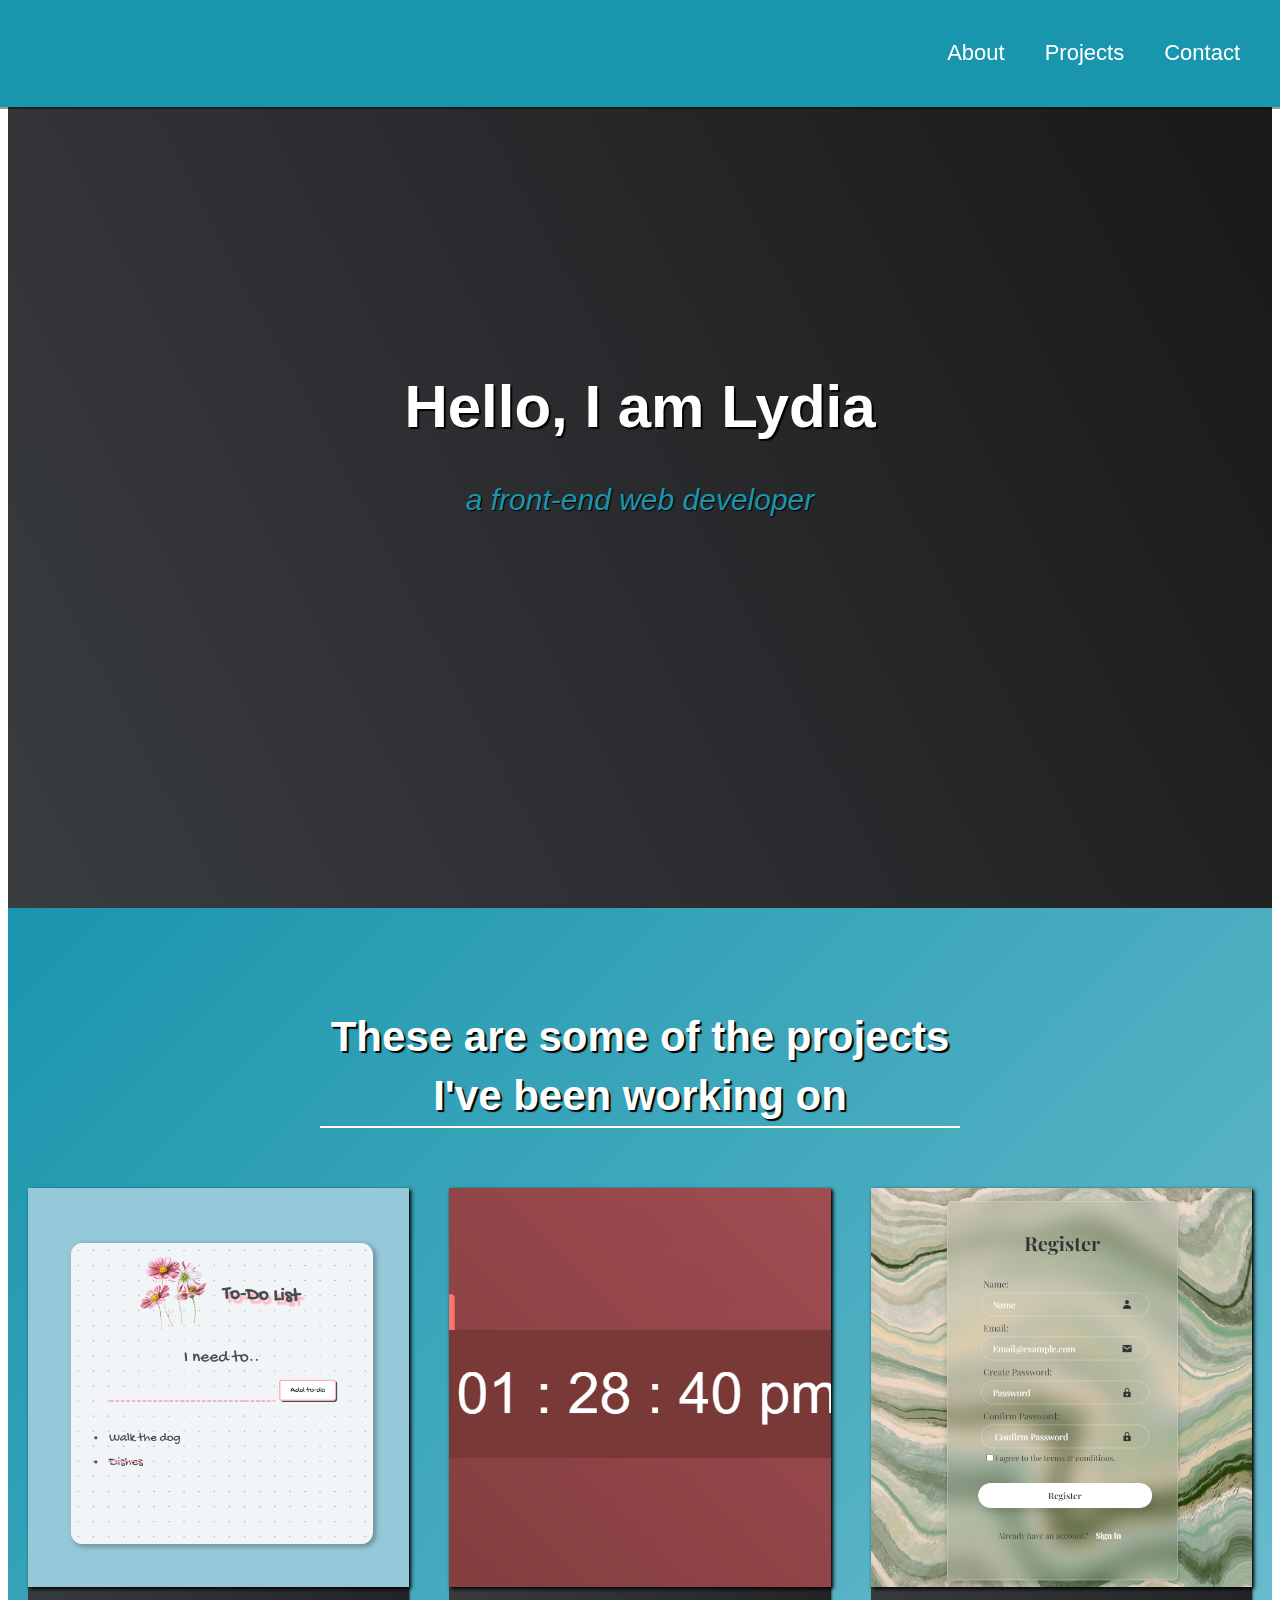
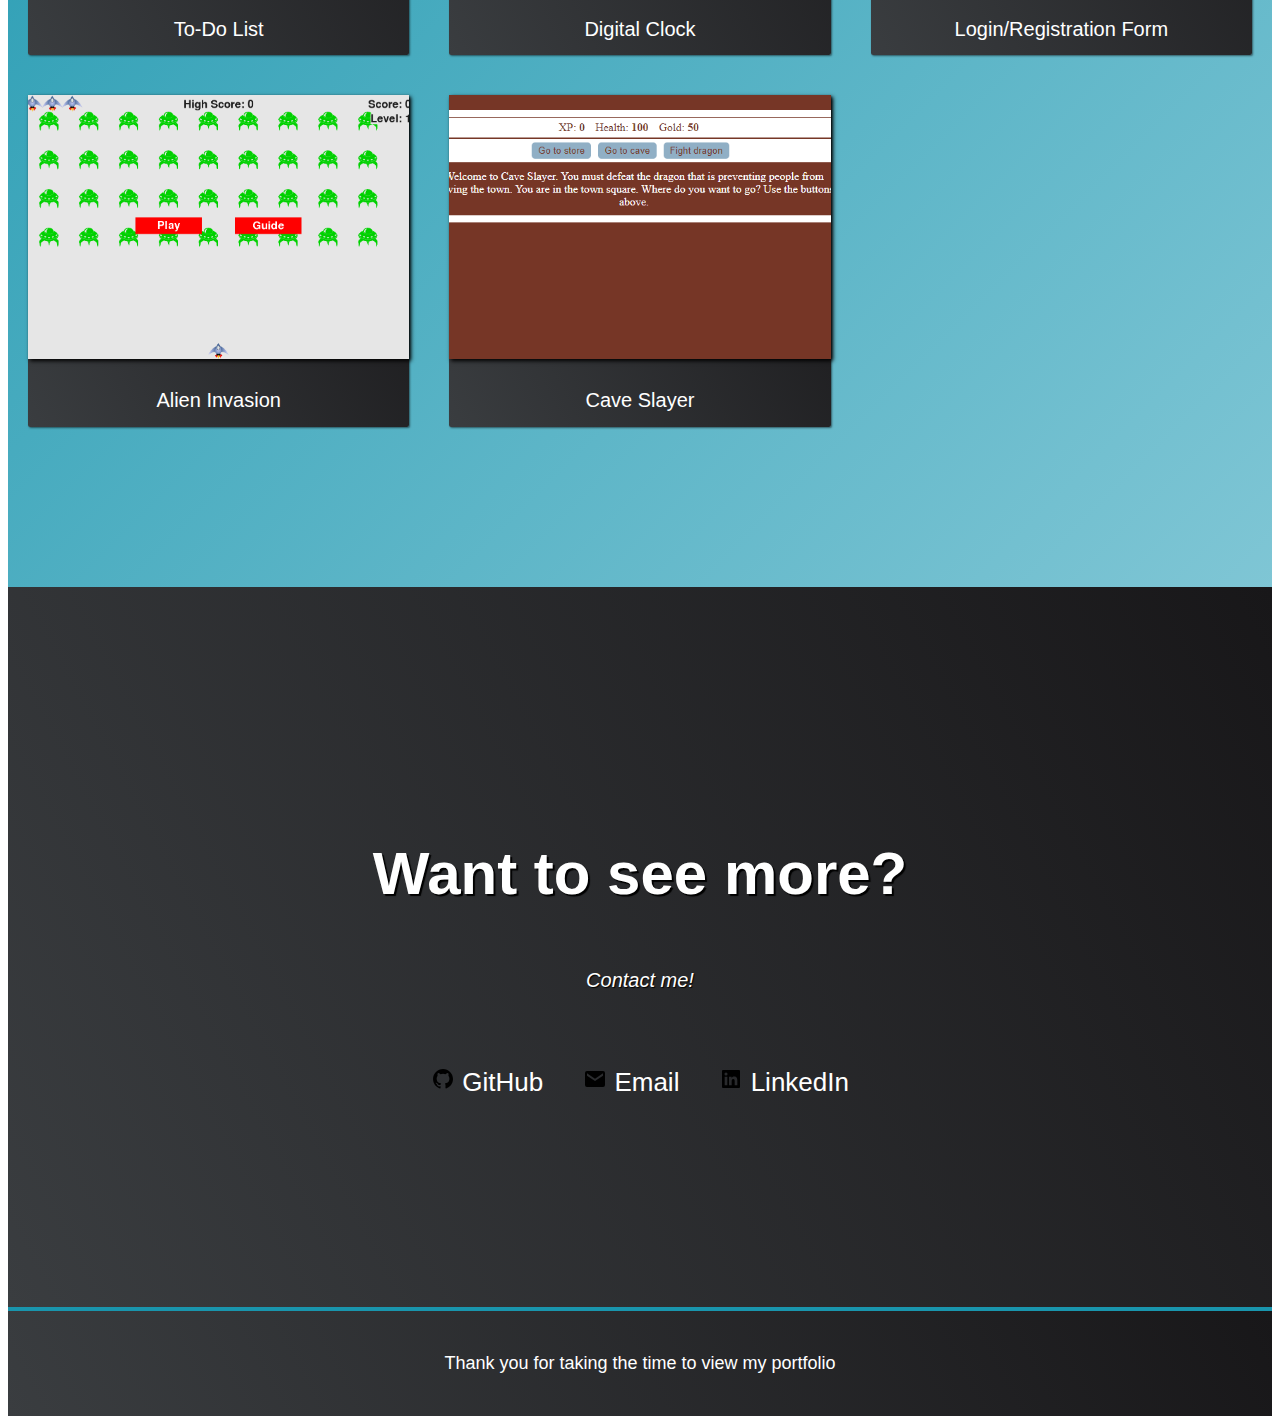
==== index.html @ fec232d8 "Update index.html" ====
<!DOCTYPE html>
<html lang="en">
  <head>
    <meta charset="UTF-8">
    <meta name="viewport" content="width=device-width, initial-scale=1.0">
    <title>Web Portfolio</title>
    <link rel="stylesheet" href="styles.css"> 
  </head>
  <body>
    <nav id="navbar" class="nav">
      <ul class="nav-list">
        <li>
          <a href="#welcome-section">About</a>
        </li>
        <li>
          <a href="#projects">Projects</a>
        </li>
        <li>
          <a href="#contact">Contact</a>
        </li>
      </ul>
    </nav>
    <section id="welcome-section" class="welcome-section">
      <h1>Hello, I am Lydia</h1>
      <p>a front-end web developer</p>
    </section>
    <section id="projects" class="projects-section">
      <h2 class="projects-section-header">These are some of the projects I've
      been working on</h2>
      <div class="projects-grid">
        <a href="https://github.com/llanier15/To-Do-List.git" target="_blank" class="project project-tile">
        <img class="project-image" src="to-do.2.png" alt="project">
        <p class="project-title">
          To-Do List
        </p>
        </a>
        <a href="https://github.com/llanier15/Digital_Clock.git" target="_blank" class="project project-tile">
        <img class="project-image"  src="digital-clock.png" alt="project">
        <p class="project-title">
          Digital Clock
        </p>
        </a>
        <a href="https://github.com/llanier15/Login-Form.git" target="_blank" class="project project-tile">
        <img class="project-image" src="login-img.png" alt="project">
        <p class="project-title">
          Login/Registration Form
        </p>
        </a>
        <a href="https://github.com/llanier15/Alien-Invasion.git" target="_blank" class="project project-tile">
        <img class="project-image" src="alien-invasion-img.png" alt="project">
        <p class="project-title">
          Alien Invasion
        </p>
        </a>
        <a href="https://github.com/llanier15/RPG-Cave-Slayer" target="_blank" class="project project-tile">
        <img class="project-image" src="rpg-img.png" alt="project">
        <p class="project-title">
          Cave Slayer
        </p>
        </a>
      </div>
    </section>
    <section id="contact" class="contact-section">
      <div class="contact-section-header">
        <h2>Want to see more?</h2>
        <p>Contact me!</p>
      </div>
      <div class="contact-links">
        <a id="profile-link" href="https://github.com/llanier15" target="_blank" class="btn contact-details">
          <img class="icon" src="[data-uri]"/>
          GitHub
        </a>
        <a href="mailto:lydialanier15@gmail.com" target="_blank" class="btn contact-details">
          <img class="icon" src="[data-uri]"/>
          Email
        </a>
        <a href="https://www.linkedin.com/in/lydia-lanier-a15978239/" target="_blank" class="btn contact-details">
          <img class="icon" src="[data-uri]"/>
          LinkedIn
        </a>
      </div>
    </section>
    <footer>
      <p>Thank you for taking the time to view my portfolio</p>
    </footer>
  </body>
</html>
---- styles.css ----
:root {
  --main-teal: #1995ad;
  --main-blue: #a1d6e2;
  --main-gray: #f1f1f2;
}
*, *::before, *::after {
  box-sizing: inherit;
}
* {
  margin: 0;
  padding: 0;
}
head {
  display: none;
}
link {
  display: none;
}
@media (max-width: 61.25em) {
  html {
    font-size: 58%;
  }
}
@media (max-width: 75em) {
  html {
    font-size: 60%;
  }
}
@media only screen and (min-width: 500px) {
  body {
    min-height: 100vh;
  }
}
html {
  box-sizing: border-box;
  font-size: 62.5%;
  scroll-behavior: smooth;
}
body {
  font-family: Georgia, sans-serif;
  font-size: 1.8rem;
  font-weight: 400;
  line-height: 1.4;
  color: white;
  display: block;
  margin: 8px;
}
.nav {
  display: flex;
  justify-content: flex-end;
  position: fixed;
  top: 0;
  left: 0;
  width: 100%;
  background: var(--main-teal);
  box-shadow: 0 2px 0 rgba(0, 0, 0, 0.4);
  z-index: 10;
  unicode-bidi: isolate;
}
.nav-list {
  display: flex;
  margin-right: 2rem;
}
ul {
  list-style: none;
  margin-block-start: 1em;
  margin-block-end: 1em;
  margin-inline-start: 0px;
  margin-inline-end: 0px;
  padding-inline-start: 40px;
  unicode-bidi: isolate;
}
li {
  display: list-item;
  text-align: -webkit-match-parent;
  unicode-bidi: isolate;
  color: inherit;
  text-decoration: underline rgba(255, 255, 255, 0);
  text-underline-offset: 6px;
  
  transition: all 0.3s cubic-bezier(0.175, 0.885, 0.32, 1.275);
}
li:active {
  transform: translateY(4px)
}
li:hover {
  text-shadow: 2px 2px 1px black;
  text-decoration-color: rgba(255, 255, 255, 1);
}
.nav-list a {
  display: block;
  font-size: 2.2rem;
  padding: 2rem;
}
a {
  text-decoration: none;
  color: white;
}
a::-webkit-any-link {
  cursor: pointer;
}
.welcome-section {
  display: flex;
  flex-direction: column;
  justify-content: center;
  align-items: center;
  width: 100%;
  height: 100vh;
  background-image: linear-gradient(62deg, #3a3d40 0%, #181719 100%);
}
h1 {
  display: block;
  font-size: 6rem;
  font-weight: bold;
  unicode-bidi: isolate;
  text-shadow: 2px 2px 1px black;
}
h1, h2 {
  font-family: Trebuchet MS, sans-serif;
  font-weight: 700;
  text-align: center;
}
.welcome-section > p {
  font-size: 3rem;
  font-weight: 200;
  font-style: italic;
  color: var(--main-teal);
  text-shadow: 1px 1px 1px black;
}
p {
  display: block;
  margin-block-start: 1em;
  margin-block-end: 1em;
  margin-inline-start: 0px;
  margin-inline-end: 0px;
  unicode-bidi: isolate;
}
.projects-section {
  text-align: center;
  padding: 10rem 2rem;
  
  background: linear-gradient(-45deg, #f2e70c /*orange*/, #b99aed /*pink*/, var(--main-blue), var(--main-teal));
  background-size: 400% 400%;
  animation: gradient 15s ease infinite;
}
@keyframes gradient {
    0% {
        background-position: 0% 50%;
    }
    50% {
        background-position: 100% 50%;
    }
    100% {
        background-position: 0% 50%;
    }
}
.projects-section-header {
  max-width: 640px;
  margin: 0 auto 6rem auto;
  border-bottom: 0.2rem solid ; 
  color: white;
  text-shadow: 2px 2px 1px black;
}
h2 {
  display: block;
  font-size: 4.2rem;
  margin-block-start: 0.83em;
  margin-block-end: 0.83em;
  margin-inline-start: 0px;
  margin-inline-end: 0px;
  unicode-bidi: isolate;
  font-weight: bold;
}
.projects-grid {
  display: grid;
  grid-template-columns: repeat(auto-fit, minmax(320px, 1fr));
  grid-gap: 4rem;
  width: 100%;
  max-width: 1280px;
  margin: 0 auto;
  margin-bottom: 6rem;
}
.project {
  background: linear-gradient(62deg, #3a3d40 0%, #181719 100%);
  box-shadow: 1px 1px 2px rgba(0, 0, 0, 0.5);
  border-radius: 2px;
  color: inherit;
  text-decoration: underline 2px rgba(255, 255, 255, 0);
  transition: text-decoration-color 300ms;
}
.project:hover {
  text-decoration: underline;
  text-decoration-color: rgba(255, 255, 255, 1);
}
.project-image {
  height: calc(100% - 6.8rem);
  width: 100%;
  object-fit: cover;
  box-shadow: 2px 2px 4px black;
}
.project-title {
  font-size: 2rem;
}
.contact-section {
  display: flex;
  flex-direction: column;
  justify-content: center;
  align-items: center;
  text-align: center;
  width: 100%;
  height: 80vh;
  padding: 0 2rem;
  background: linear-gradient(62deg, #3a3d40 0%, #181719 100%);
}
.contact-section-header > h2 {
  font-size: 6rem;
  text-shadow: 2px 2px 1px black;
}
.contact-section-header > p {
  font-style: italic;
  font-size: 2rem;
  text-shadow: 1px 1px 1px black;
}
.contact-links{
  display: flex;
  justify-content: center;
  width: 100%;
  max-width: 980px;
  margin-top: 4rem;
  flex-wrap: wrap;
}
.contact-details {
  font-size: 2.6rem;
  transition: all 0.3s cubic-bezier(0.175, 0.885, 0.32, 1.275);
}
.contact-details:active {
  transform: translateY(4px);
}
.contact-details:hover{
  font-size: 2.3rem;
  text-shadow: 2px 2px 1px black;
}
.btn {
  display: inline-block;
  padding: 1rem 2rem;
  border-radius: 2px;
}
footer {
  font-weight: 300;
  display: flex;
  justify-content: space-evenly;
  padding: 2rem;
  background: linear-gradient(62deg, #3a3d40 0%, #181719 100%);
  border-top: 4px solid var(--main-teal);
  unicode-bidi: isolate;
}
footer > p {
  margin: 2rem;
  color: white;
  text-align: center;
}
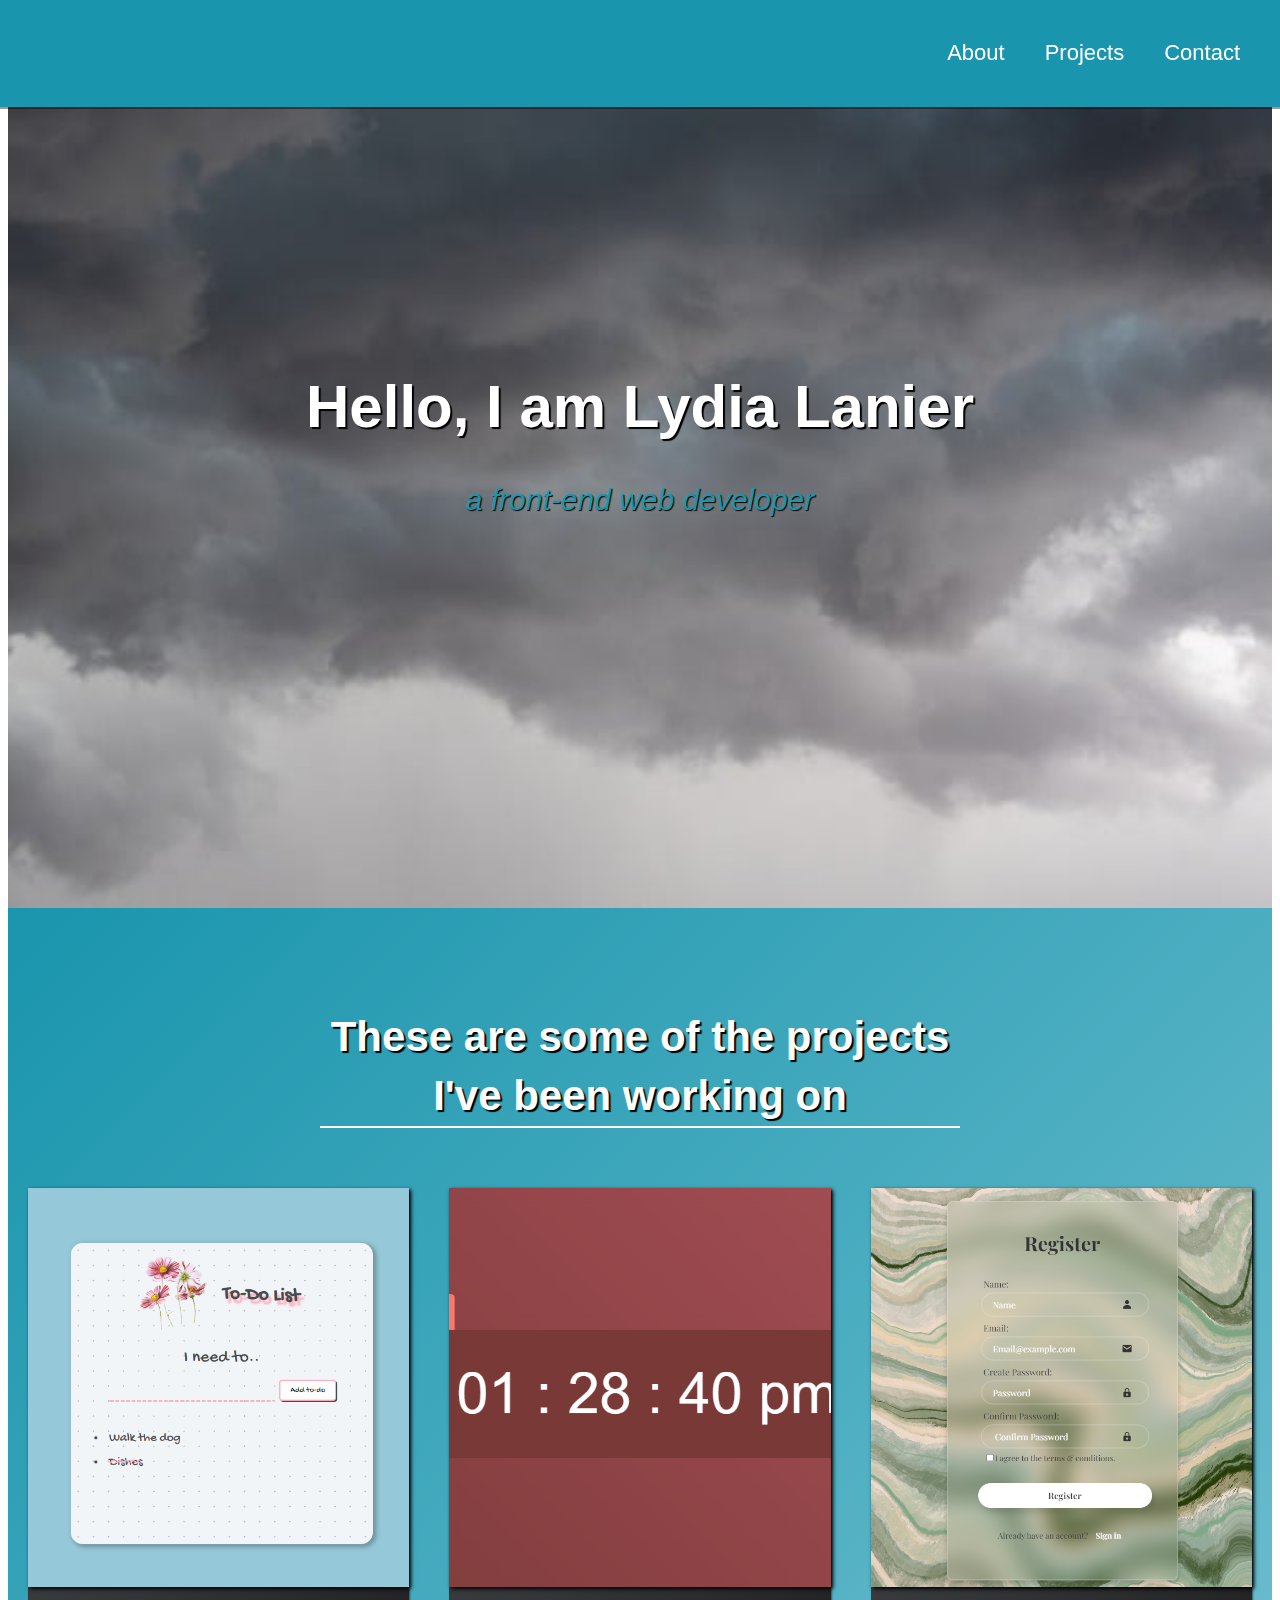
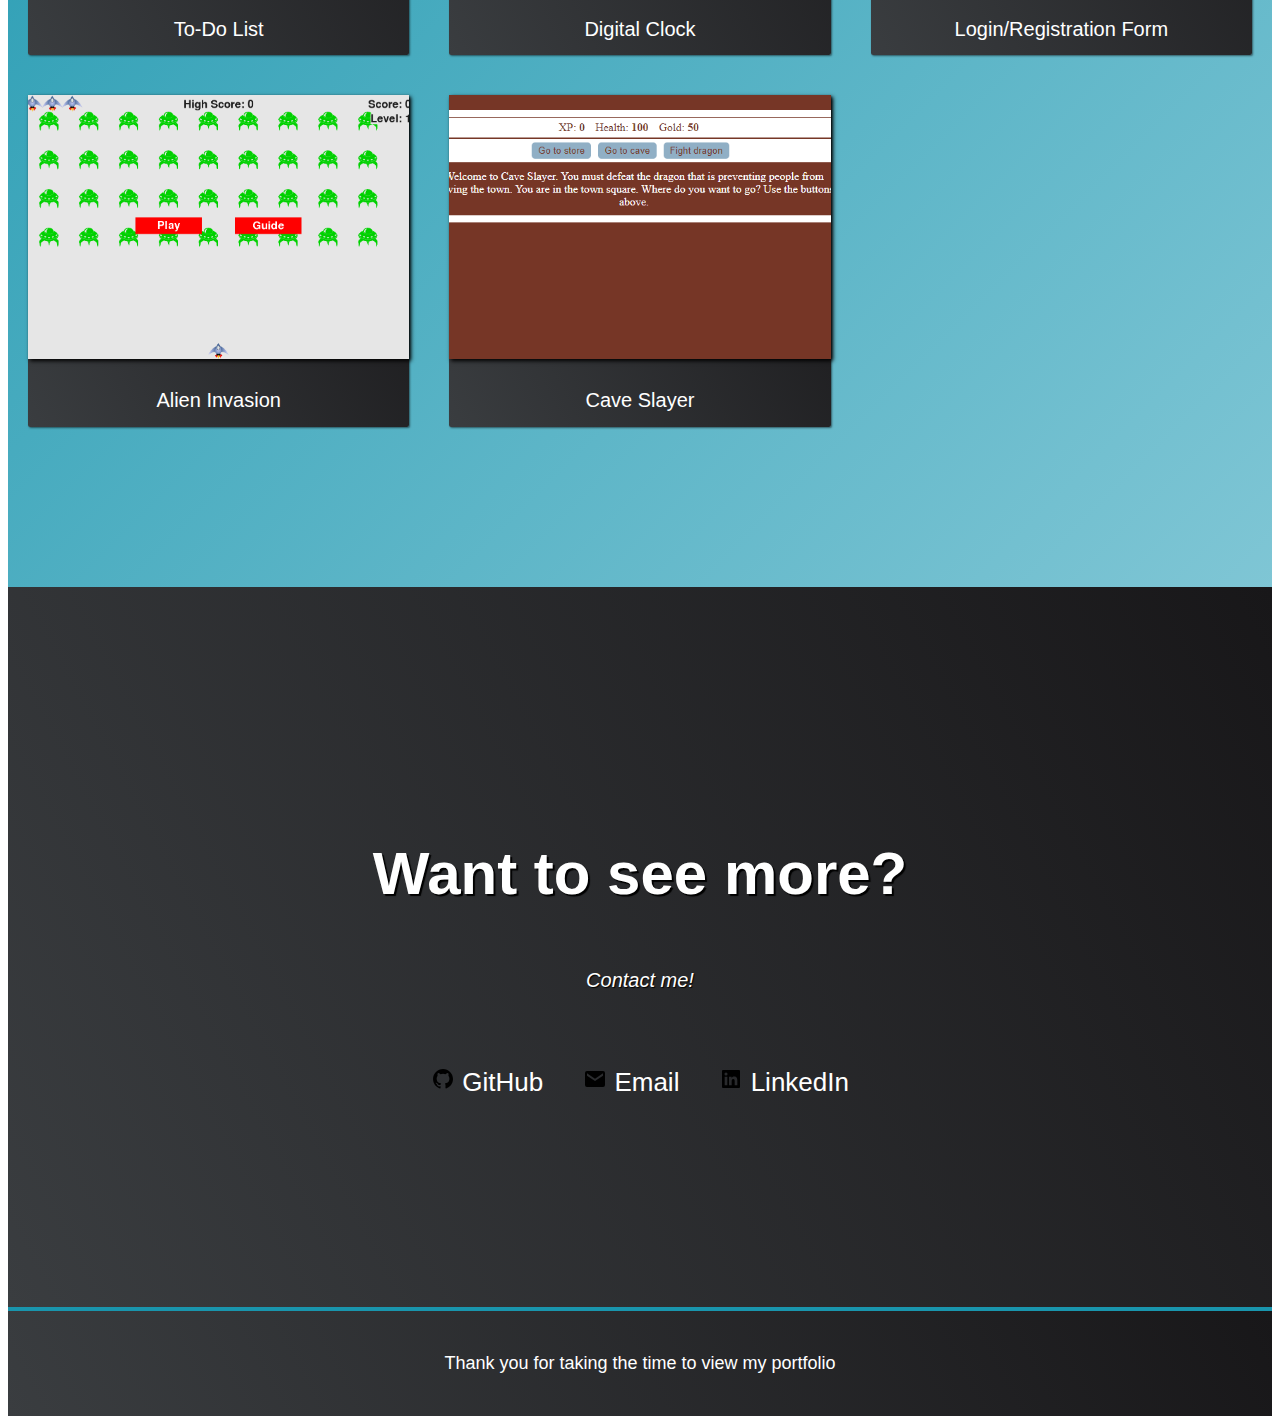
==== commit 18c943c6: "Update index.html" ====
--- a/index.html
+++ b/index.html
@@ -21,7 +21,7 @@
       </ul>
     </nav>
     <section id="welcome-section" class="welcome-section">
-      <h1>Hello, I am Lydia</h1>
+      <h1>Hello, I am Lydia Lanier</h1>
       <p>a front-end web developer</p>
     </section>
     <section id="projects" class="projects-section">
--- a/styles.css
+++ b/styles.css
@@ -106,7 +106,14 @@
   align-items: center;
   width: 100%;
   height: 100vh;
-  background-image: linear-gradient(62deg, #3a3d40 0%, #181719 100%);
+  background-image: url('clouds.jpg');
+  background-position: top left;
+  background-repeat: no-repeat;
+  background-size: cover;
+  animation: mymove 5s infinite;
+}
+@keyframes mymove {
+  50% {background-position: center;}
 }
 h1 {
   display: block;
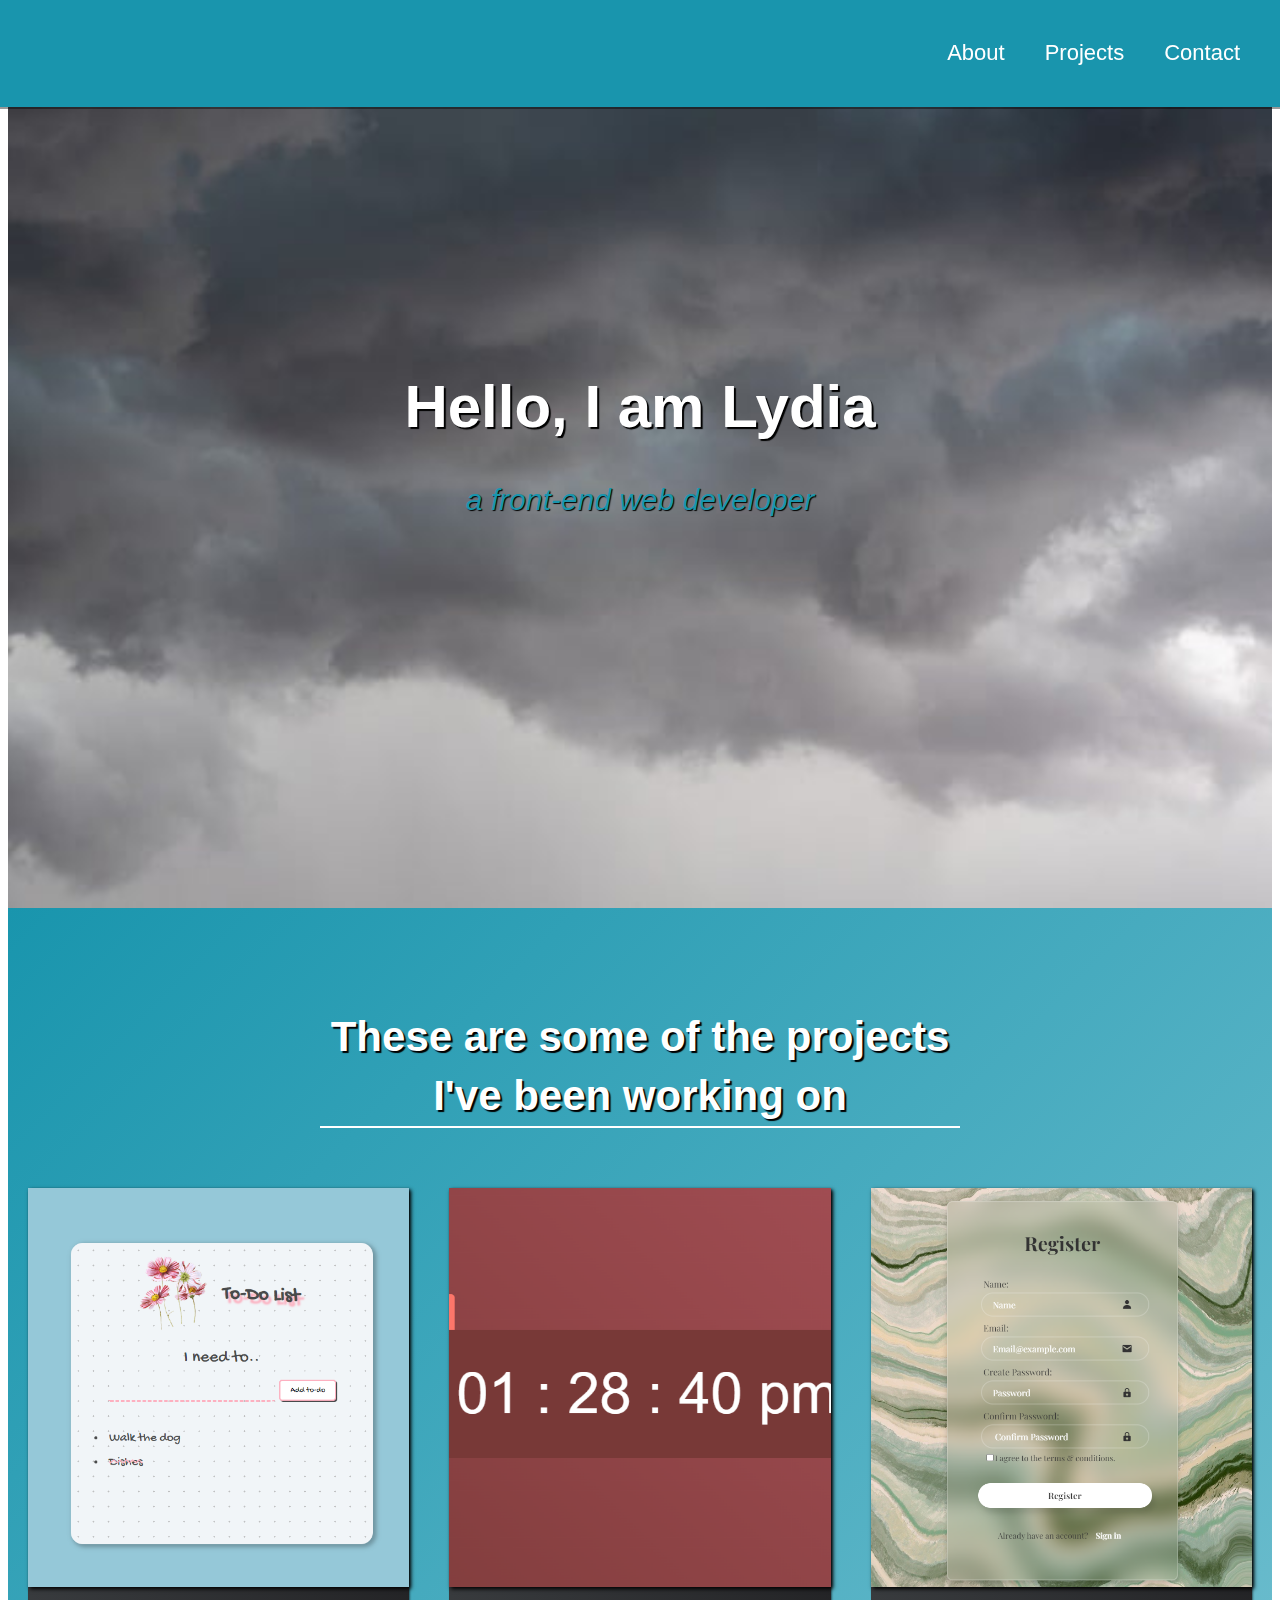
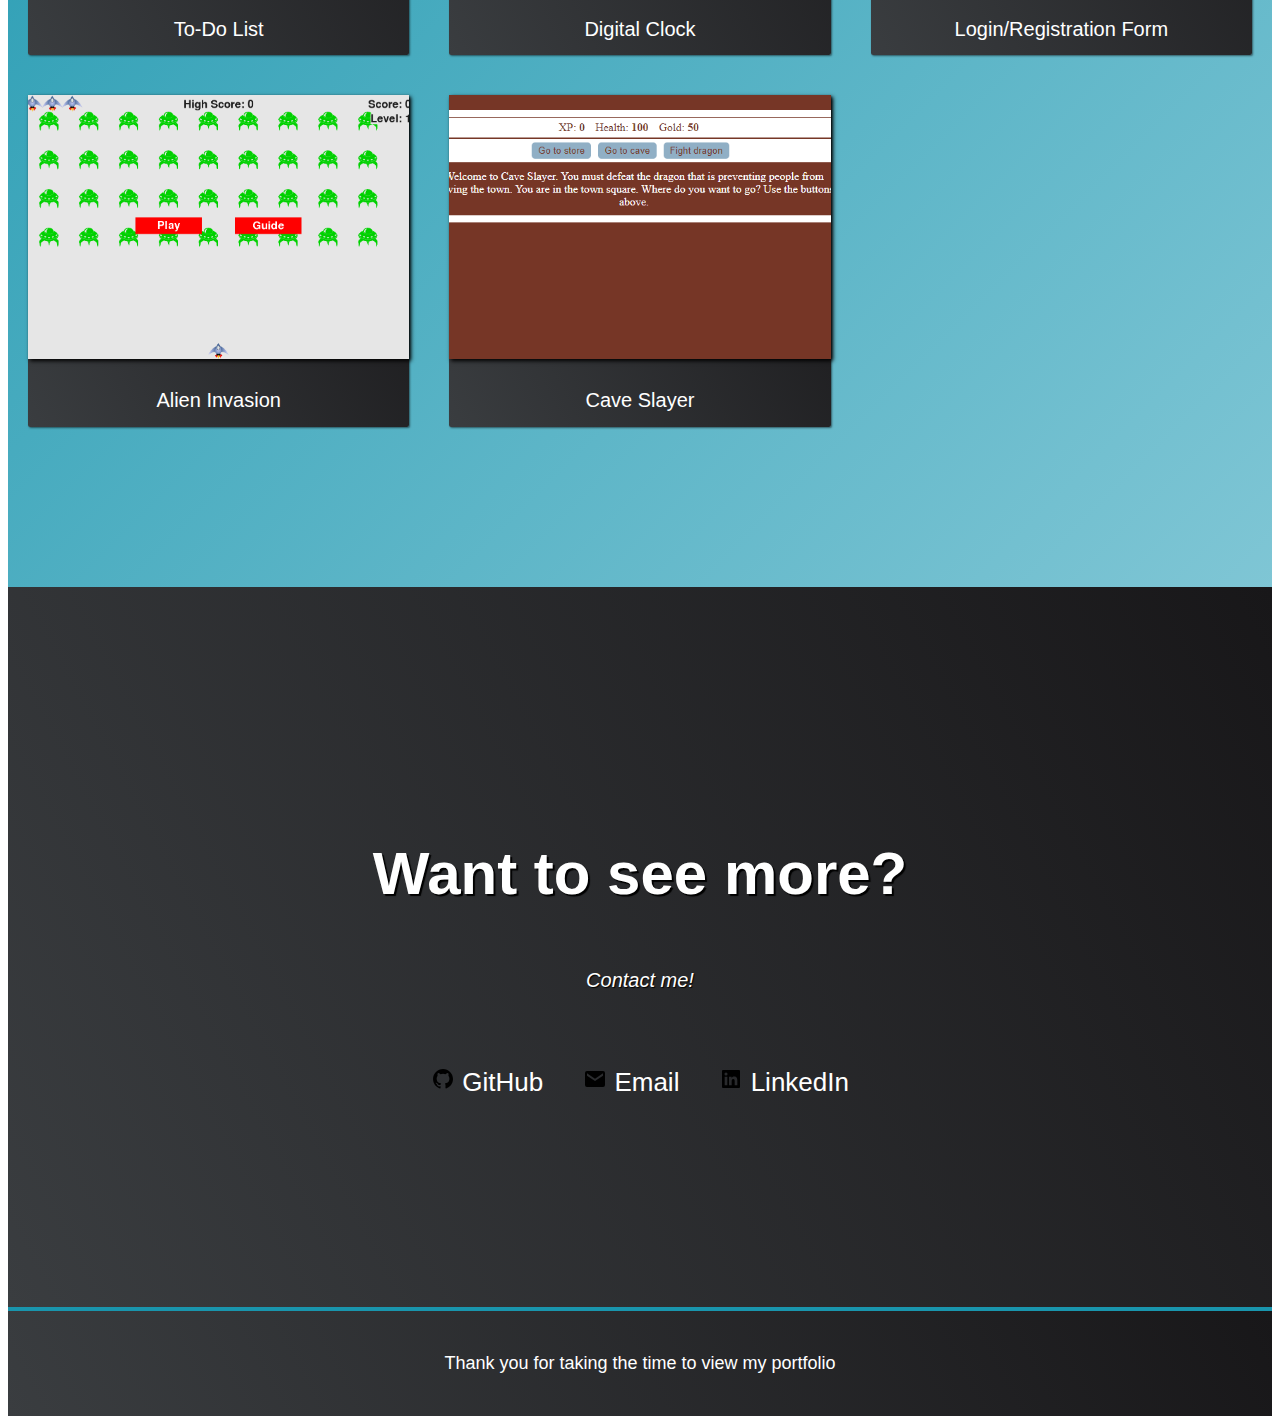
==== commit 189cd94f: "Update index.html" ====
--- a/index.html
+++ b/index.html
@@ -21,7 +21,7 @@
       </ul>
     </nav>
     <section id="welcome-section" class="welcome-section">
-      <h1>Hello, I am Lydia Lanier</h1>
+      <h1>Hello, I am Lydia</h1>
       <p>a front-end web developer</p>
     </section>
     <section id="projects" class="projects-section">
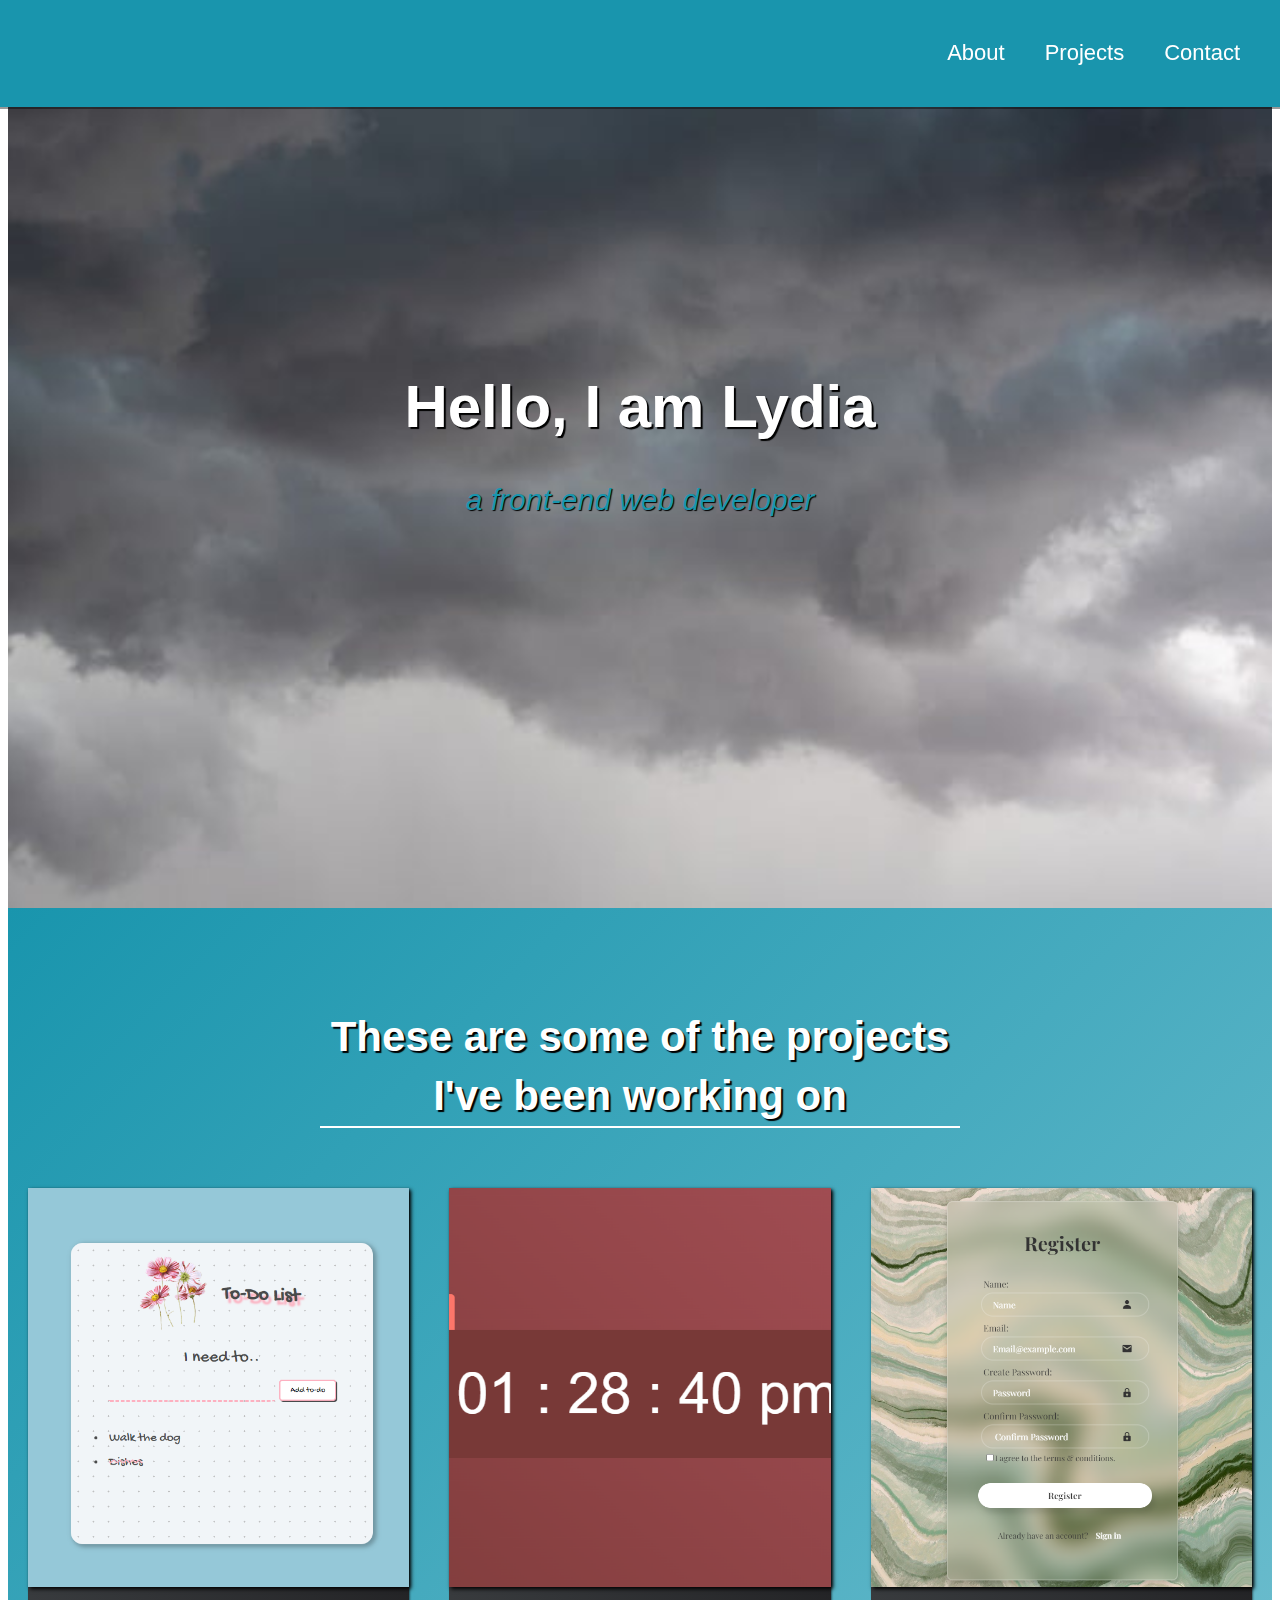
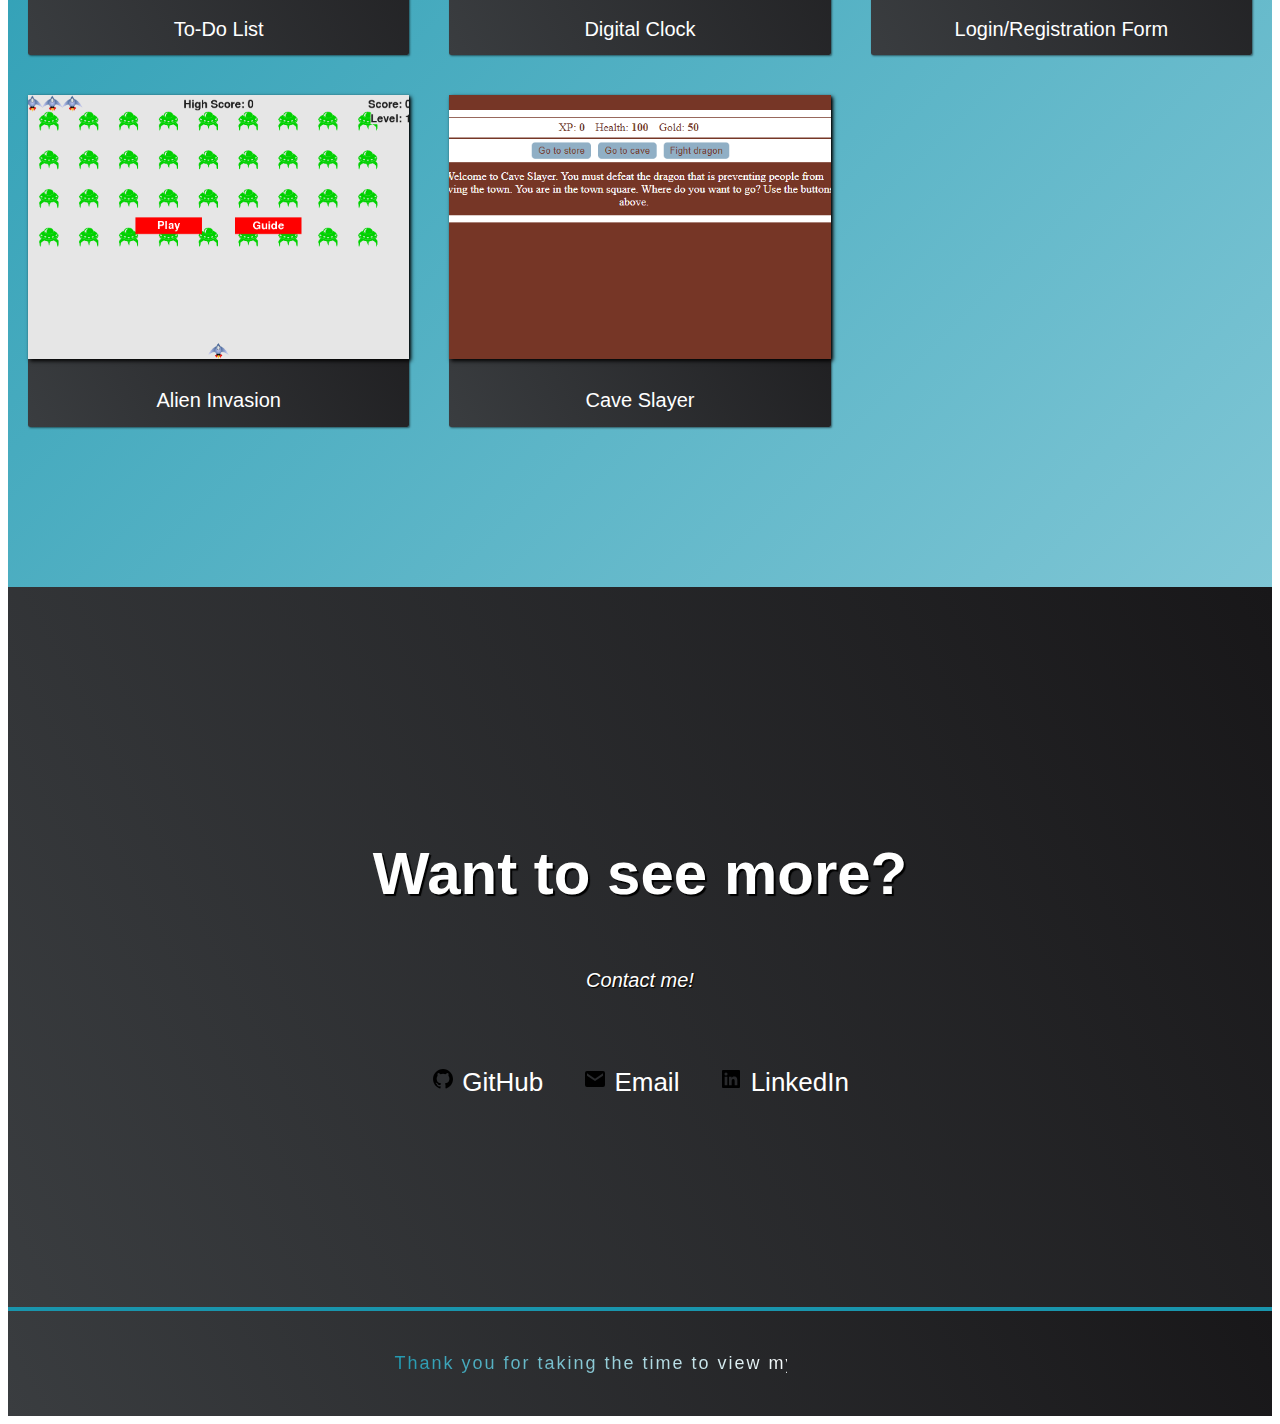
==== commit cc08f276: "Update index.html" ====
--- a/index.html
+++ b/index.html
@@ -62,7 +62,7 @@
     </section>
     <section id="contact" class="contact-section">
       <div class="contact-section-header">
-        <h2>Want to see more?</h2>
+        <h2>Want to see <span class="special">more?</span></h2>
         <p>Contact me!</p>
       </div>
       <div class="contact-links">
@@ -70,7 +70,7 @@
           <img class="icon" src="[data-uri]"/>
           GitHub
         </a>
-        <a href="mailto:lydialanier15@gmail.com" target="_blank" class="btn contact-details">
+        <a href="mailto:lydialanier15@gmail.com" class="btn contact-details">
           <img class="icon" src="[data-uri]"/>
           Email
         </a>
--- a/styles.css
+++ b/styles.css
@@ -77,7 +77,6 @@
   color: inherit;
   text-decoration: underline rgba(255, 255, 255, 0);
   text-underline-offset: 6px;
-  
   transition: all 0.3s cubic-bezier(0.175, 0.885, 0.32, 1.275);
 }
 li:active {
@@ -145,8 +144,7 @@
 .projects-section {
   text-align: center;
   padding: 10rem 2rem;
-  
-  background: linear-gradient(-45deg, #f2e70c /*orange*/, #b99aed /*pink*/, var(--main-blue), var(--main-teal));
+  background: linear-gradient(-45deg, #f2e70c /*yellow*/, #b99aed /*light purple*/, var(--main-blue), var(--main-teal));
   background-size: 400% 400%;
   animation: gradient 15s ease infinite;
 }
@@ -223,6 +221,9 @@
   font-size: 6rem;
   text-shadow: 2px 2px 1px black;
 }
+.special:hover {
+  color: var(--main-teal);
+}
 .contact-section-header > p {
   font-style: italic;
   font-size: 2rem;
@@ -265,4 +266,20 @@
   margin: 2rem;
   color: white;
   text-align: center;
-}
+  letter-spacing: 2px;
+  background: linear-gradient(50deg, var(--main-teal), #fff);
+  background-repeat: no-repeat;
+  background-size: 80%;
+  animation: animate 3s linear infinite;
+  -webkit-background-clip: text;
+  -webkit-text-fill-color: rgba(255, 255, 255, 0);
+}
+@keyframes animate {
+  0% {
+    background-position: -500%;
+  }
+  100% {
+    background-position: 500%;
+  }
+}
+
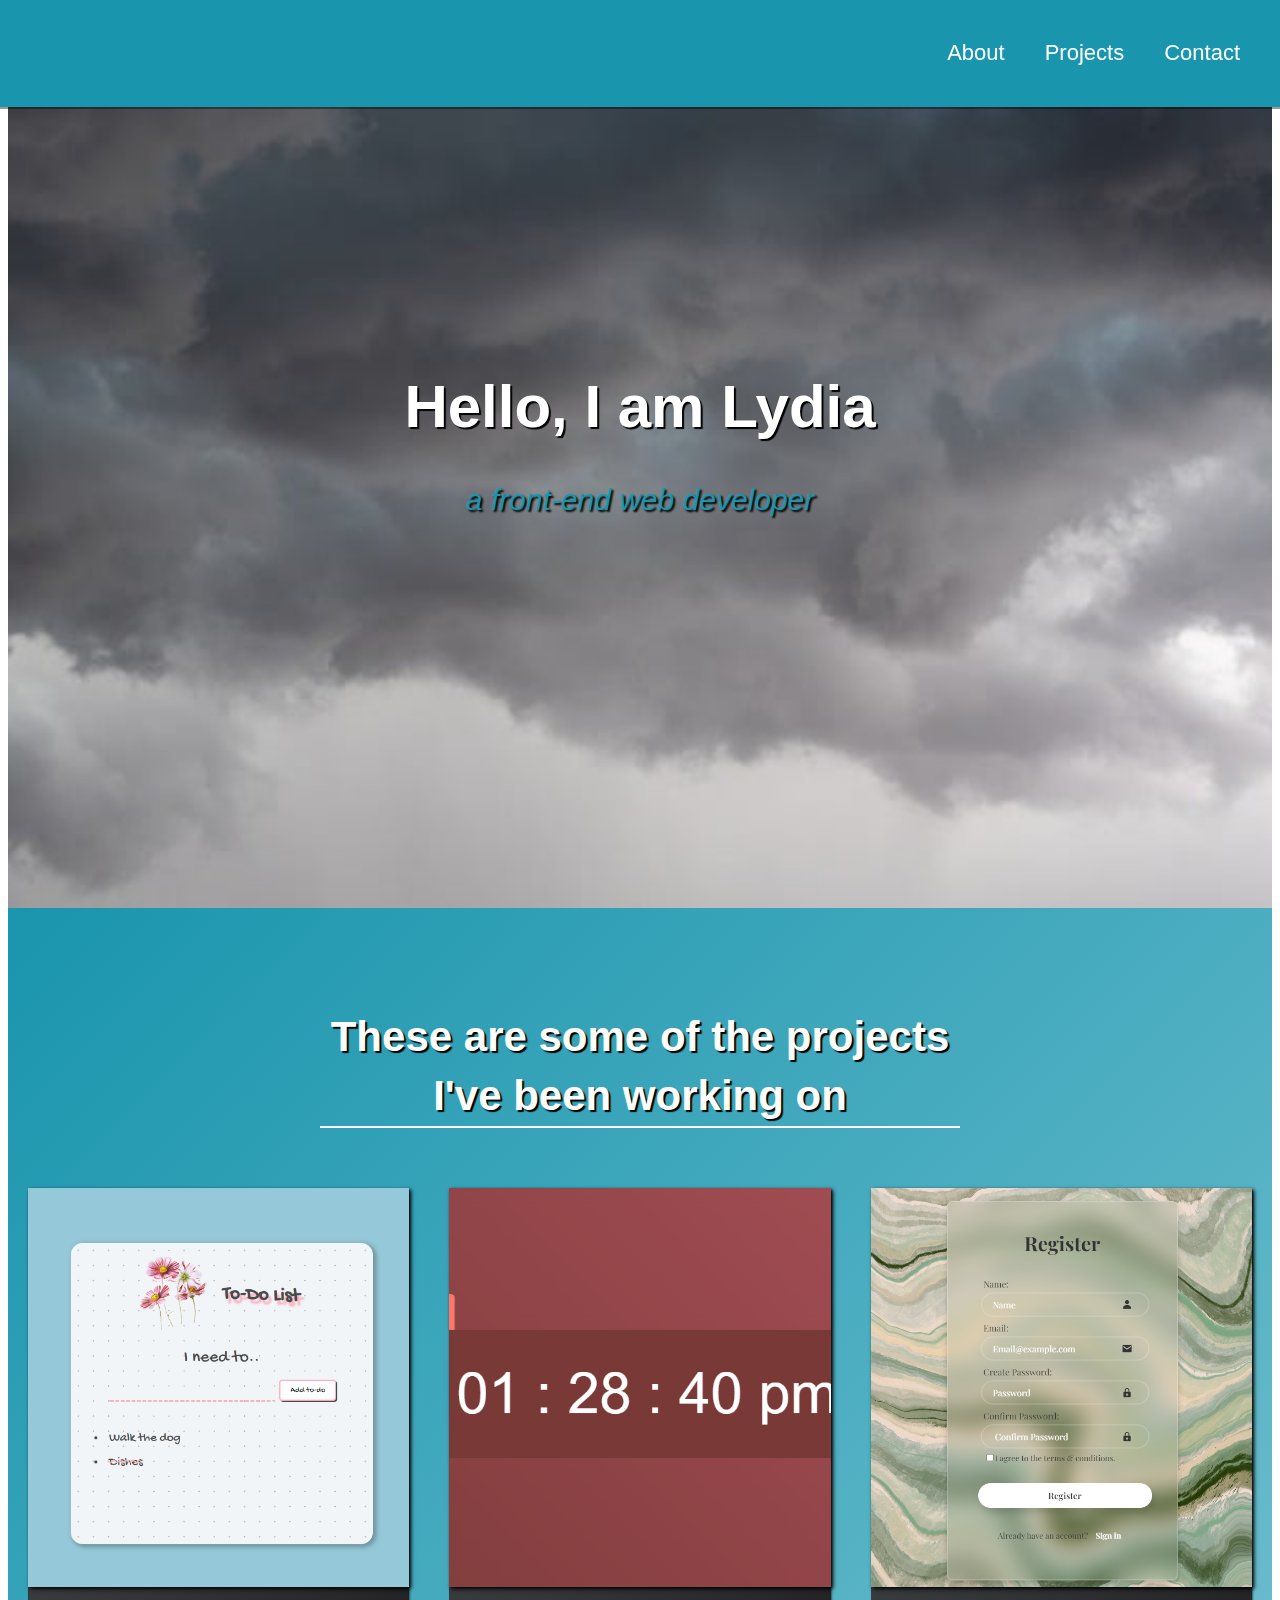
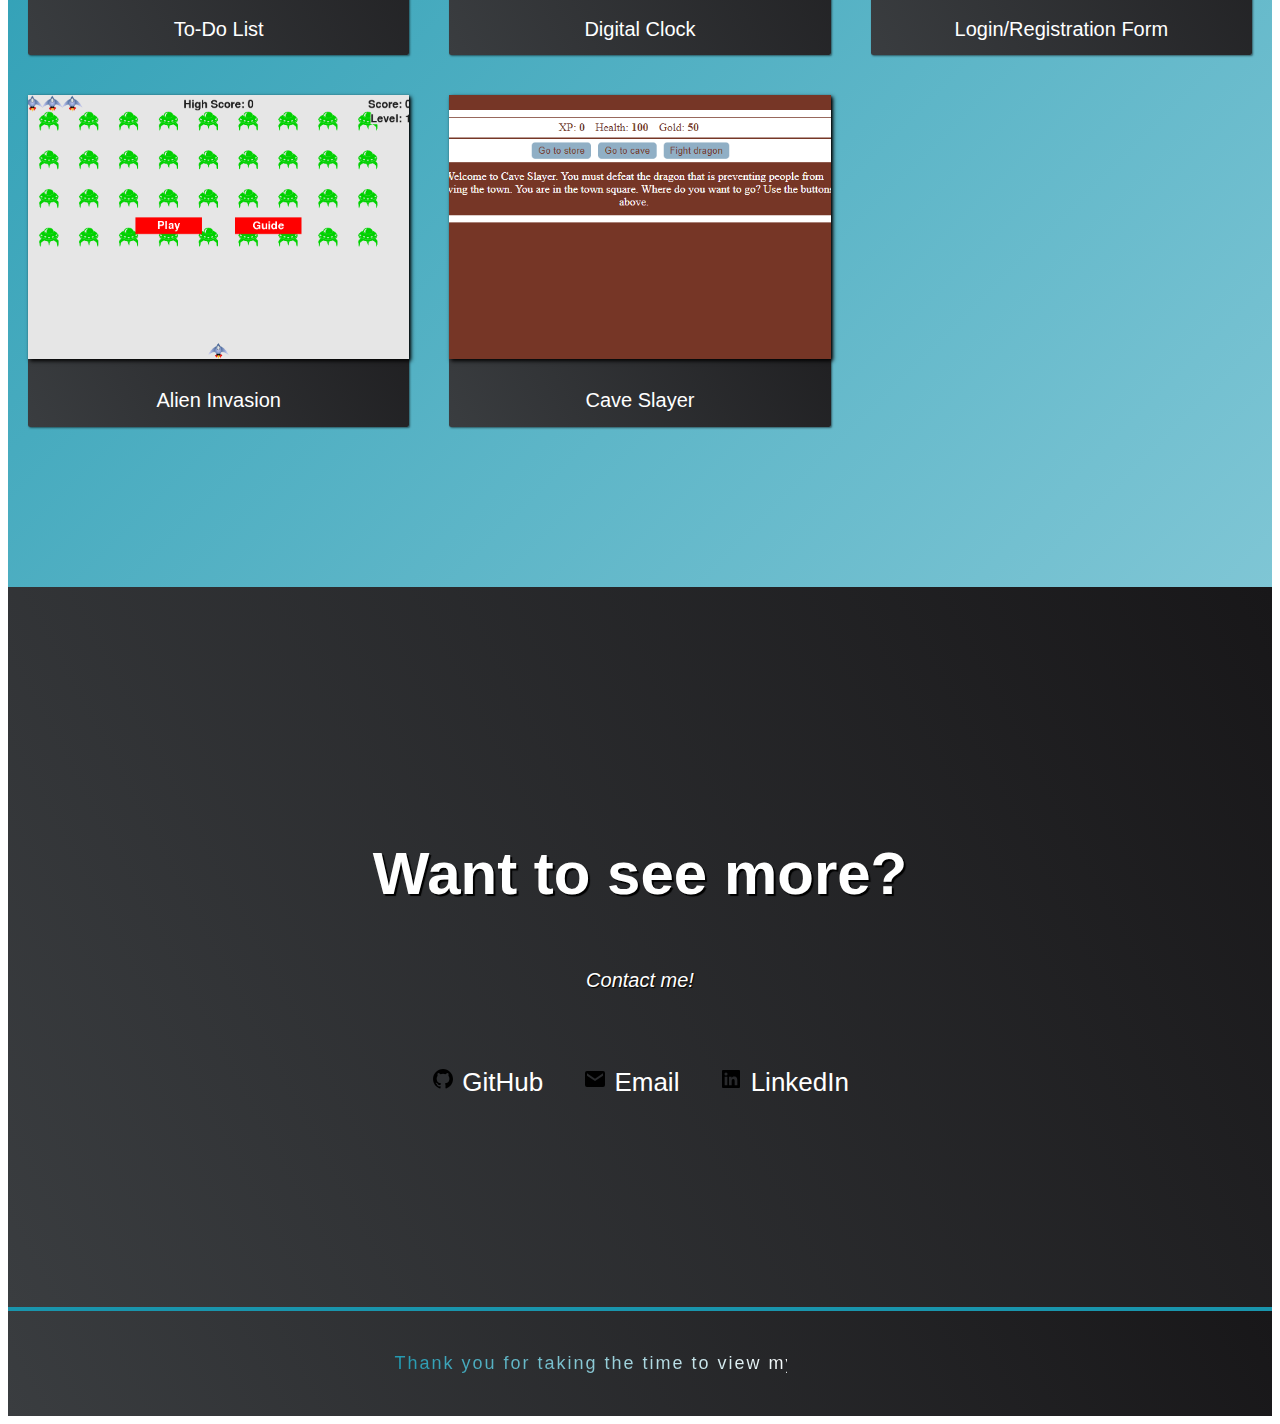
==== commit 9193991e: "Update index.html" ====
--- a/index.html
+++ b/index.html
@@ -62,7 +62,7 @@
     </section>
     <section id="contact" class="contact-section">
       <div class="contact-section-header">
-        <h2>Want to see <span class="special">more?</span></h2>
+        <h2>Want to see <a href="Resume.pdf" target="_blank"><span class="special">more?</span></a></h2>
         <p>Contact me!</p>
       </div>
       <div class="contact-links">
--- a/styles.css
+++ b/styles.css
@@ -131,7 +131,7 @@
   font-weight: 200;
   font-style: italic;
   color: var(--main-teal);
-  text-shadow: 1px 1px 1px black;
+  text-shadow: 2px 2px 2px black;
 }
 p {
   display: block;
@@ -223,6 +223,7 @@
 }
 .special:hover {
   color: var(--main-teal);
+  text-shadow: 2px 2px 1px white;
 }
 .contact-section-header > p {
   font-style: italic;
@@ -270,7 +271,7 @@
   background: linear-gradient(50deg, var(--main-teal), #fff);
   background-repeat: no-repeat;
   background-size: 80%;
-  animation: animate 3s linear infinite;
+  animation: animate 4s linear infinite;
   -webkit-background-clip: text;
   -webkit-text-fill-color: rgba(255, 255, 255, 0);
 }
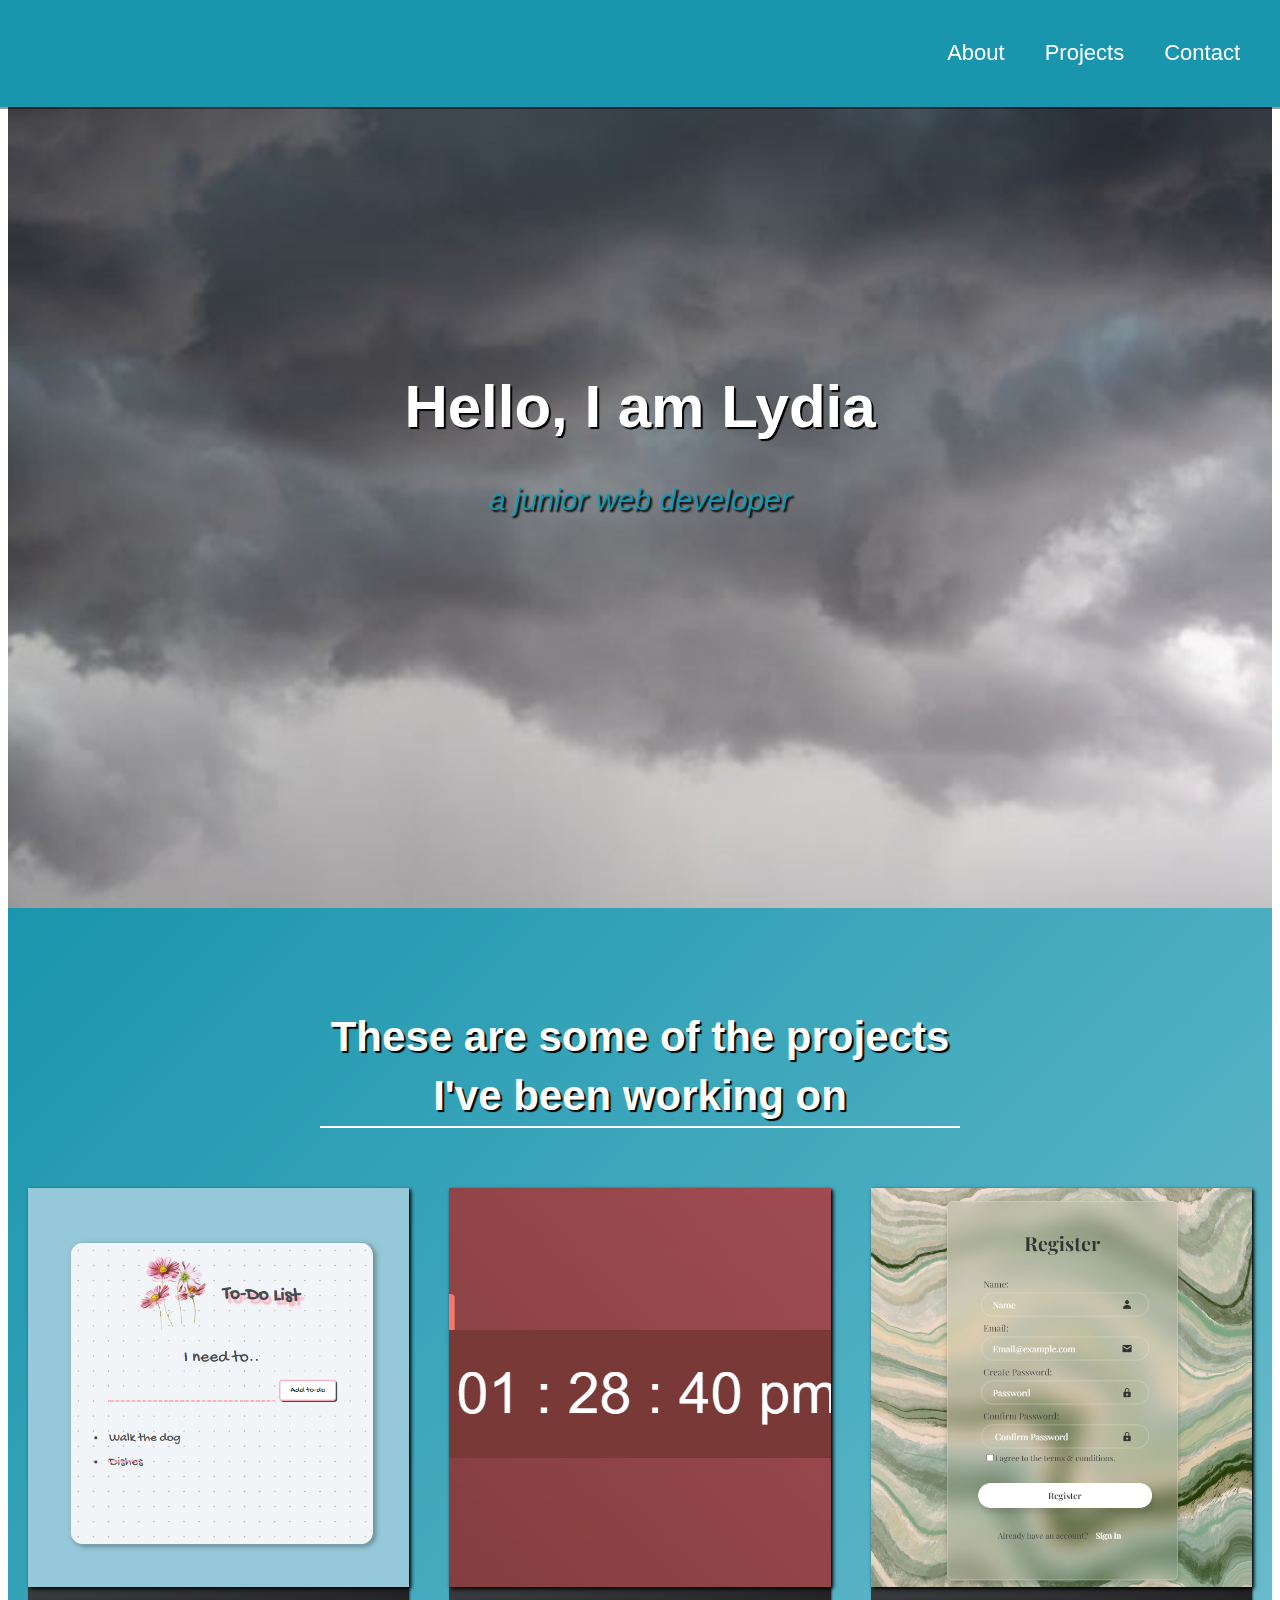
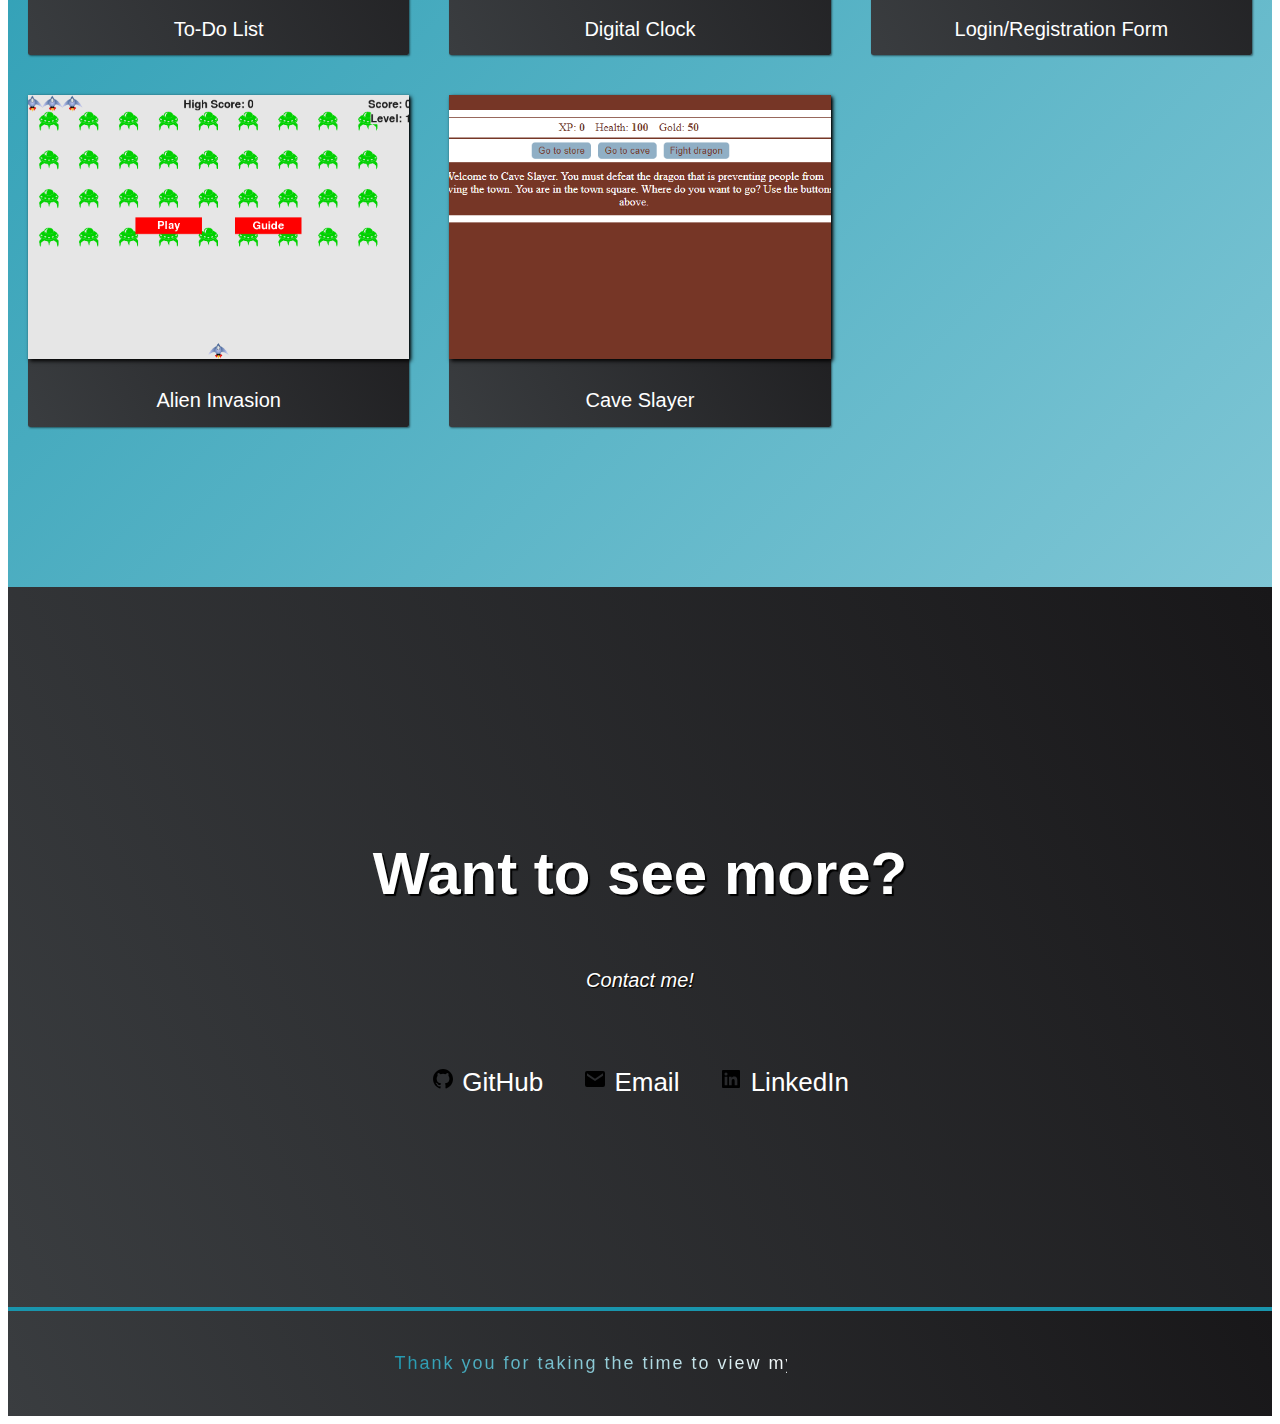
==== commit 6f61ac33: "Update index.html" ====
--- a/index.html
+++ b/index.html
@@ -22,7 +22,7 @@
     </nav>
     <section id="welcome-section" class="welcome-section">
       <h1>Hello, I am Lydia</h1>
-      <p>a front-end web developer</p>
+      <p>a junior web developer</p>
     </section>
     <section id="projects" class="projects-section">
       <h2 class="projects-section-header">These are some of the projects I've
--- a/styles.css
+++ b/styles.css
@@ -246,7 +246,7 @@
   transform: translateY(4px);
 }
 .contact-details:hover{
-  font-size: 2.3rem;
+  font-size: 2.5rem;
   text-shadow: 2px 2px 1px black;
 }
 .btn {
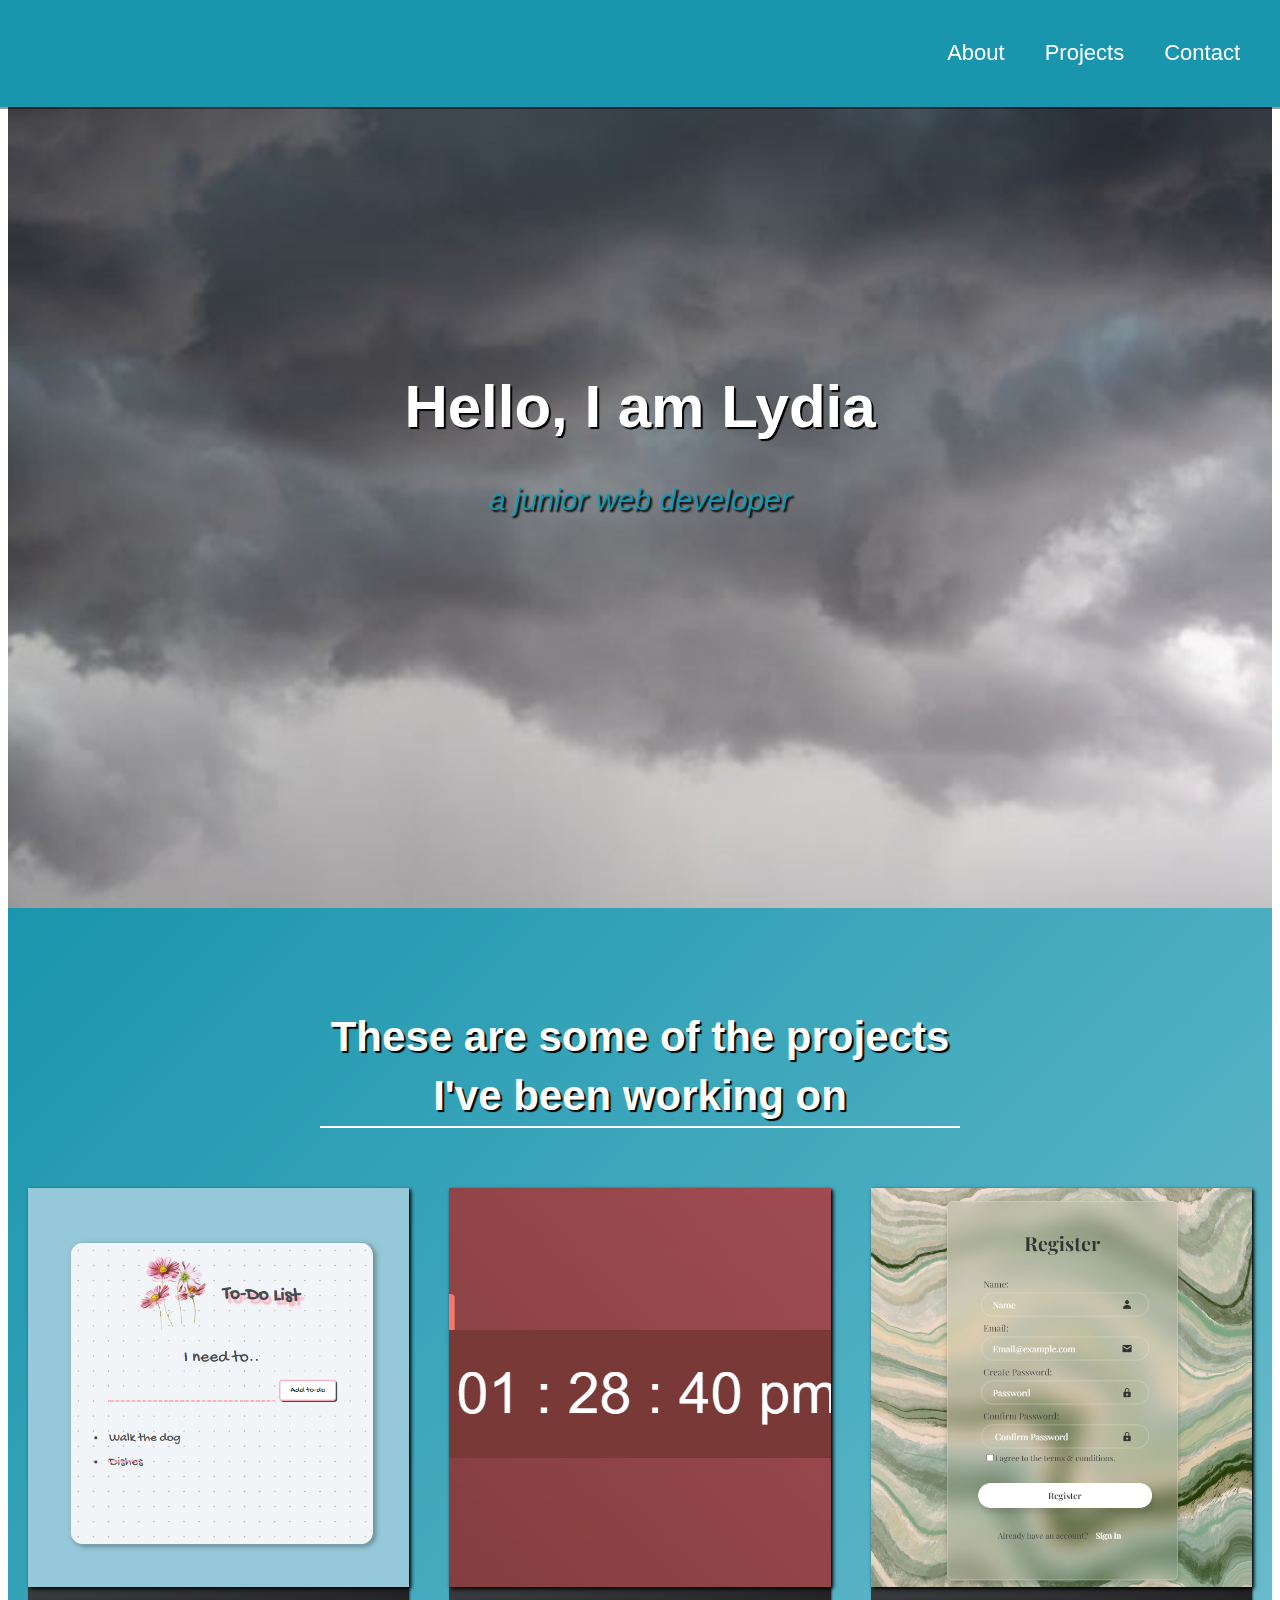
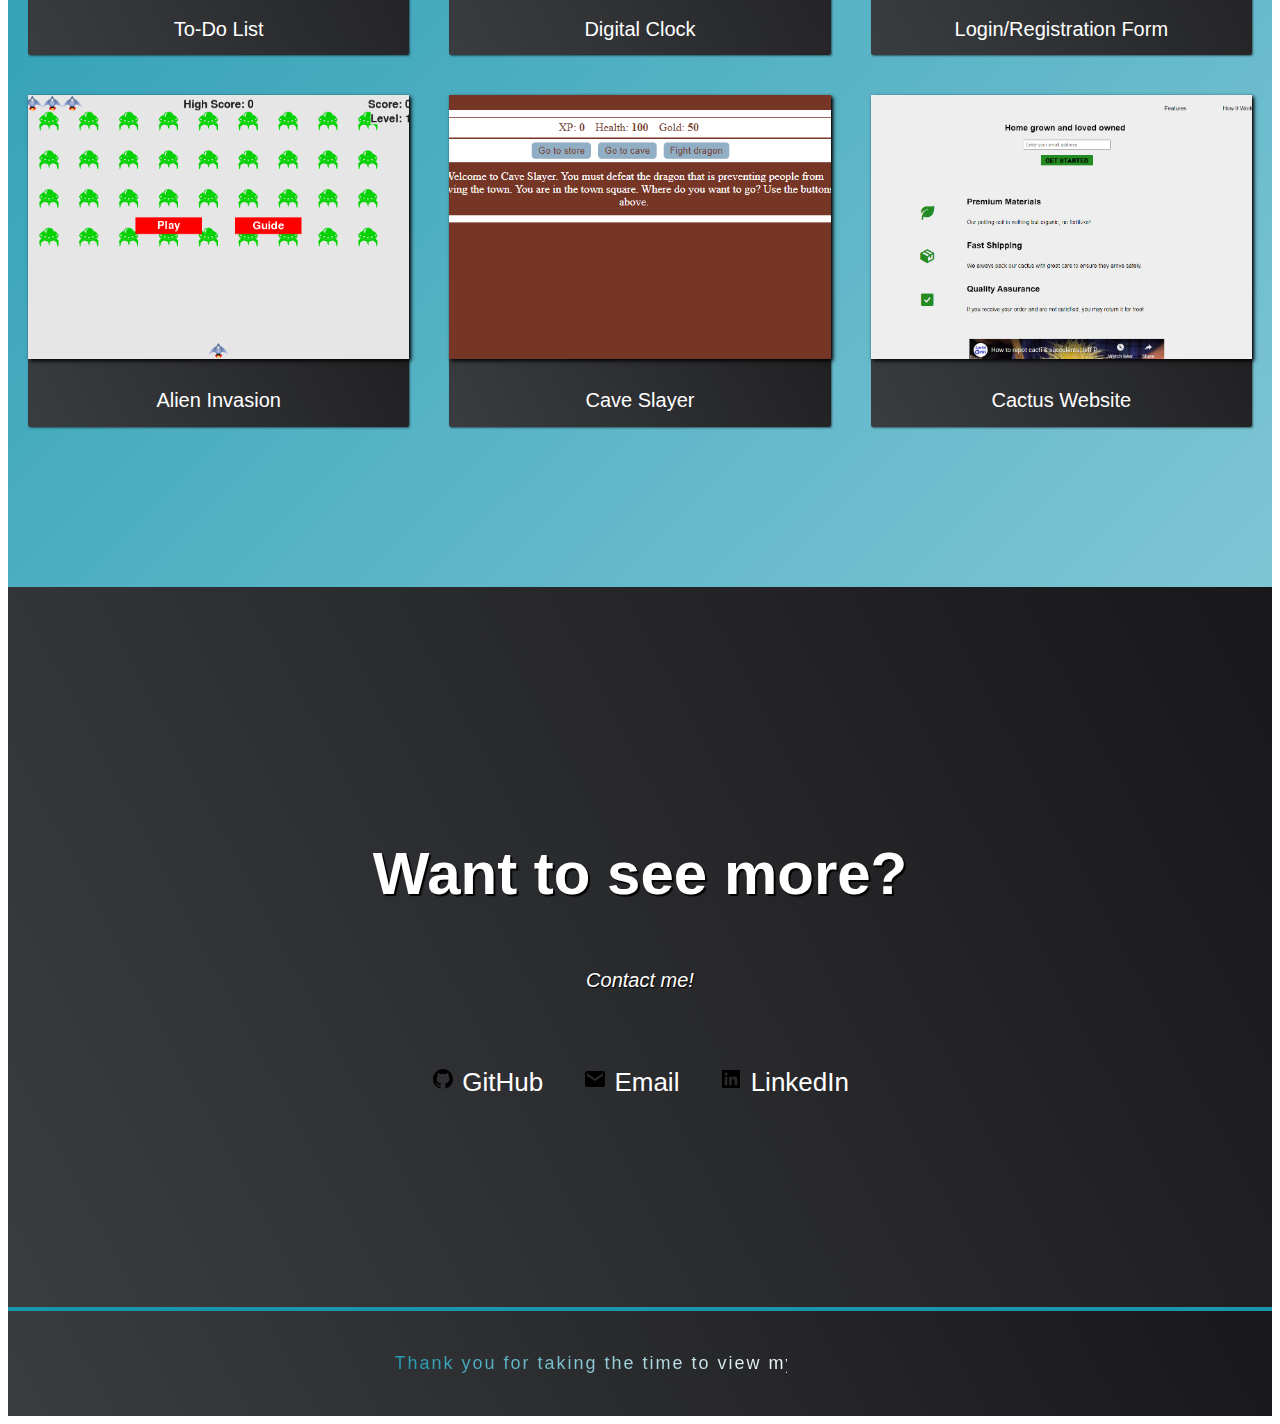
==== commit 04f855dc: "Update index.html" ====
--- a/index.html
+++ b/index.html
@@ -58,6 +58,12 @@
           Cave Slayer
         </p>
         </a>
+        <a href="ProjectCactus.pdf" target="_blank" class="project project-tile">
+        <img class="project-image" src="cactus.png" alt="project">
+        <p class="project-title">
+          Cactus Website
+        </p>
+        </a>
       </div>
     </section>
     <section id="contact" class="contact-section">
--- a/styles.css
+++ b/styles.css
@@ -271,7 +271,7 @@
   background: linear-gradient(50deg, var(--main-teal), #fff);
   background-repeat: no-repeat;
   background-size: 80%;
-  animation: animate 4s linear infinite;
+  animation: animate 5s linear infinite;
   -webkit-background-clip: text;
   -webkit-text-fill-color: rgba(255, 255, 255, 0);
 }
